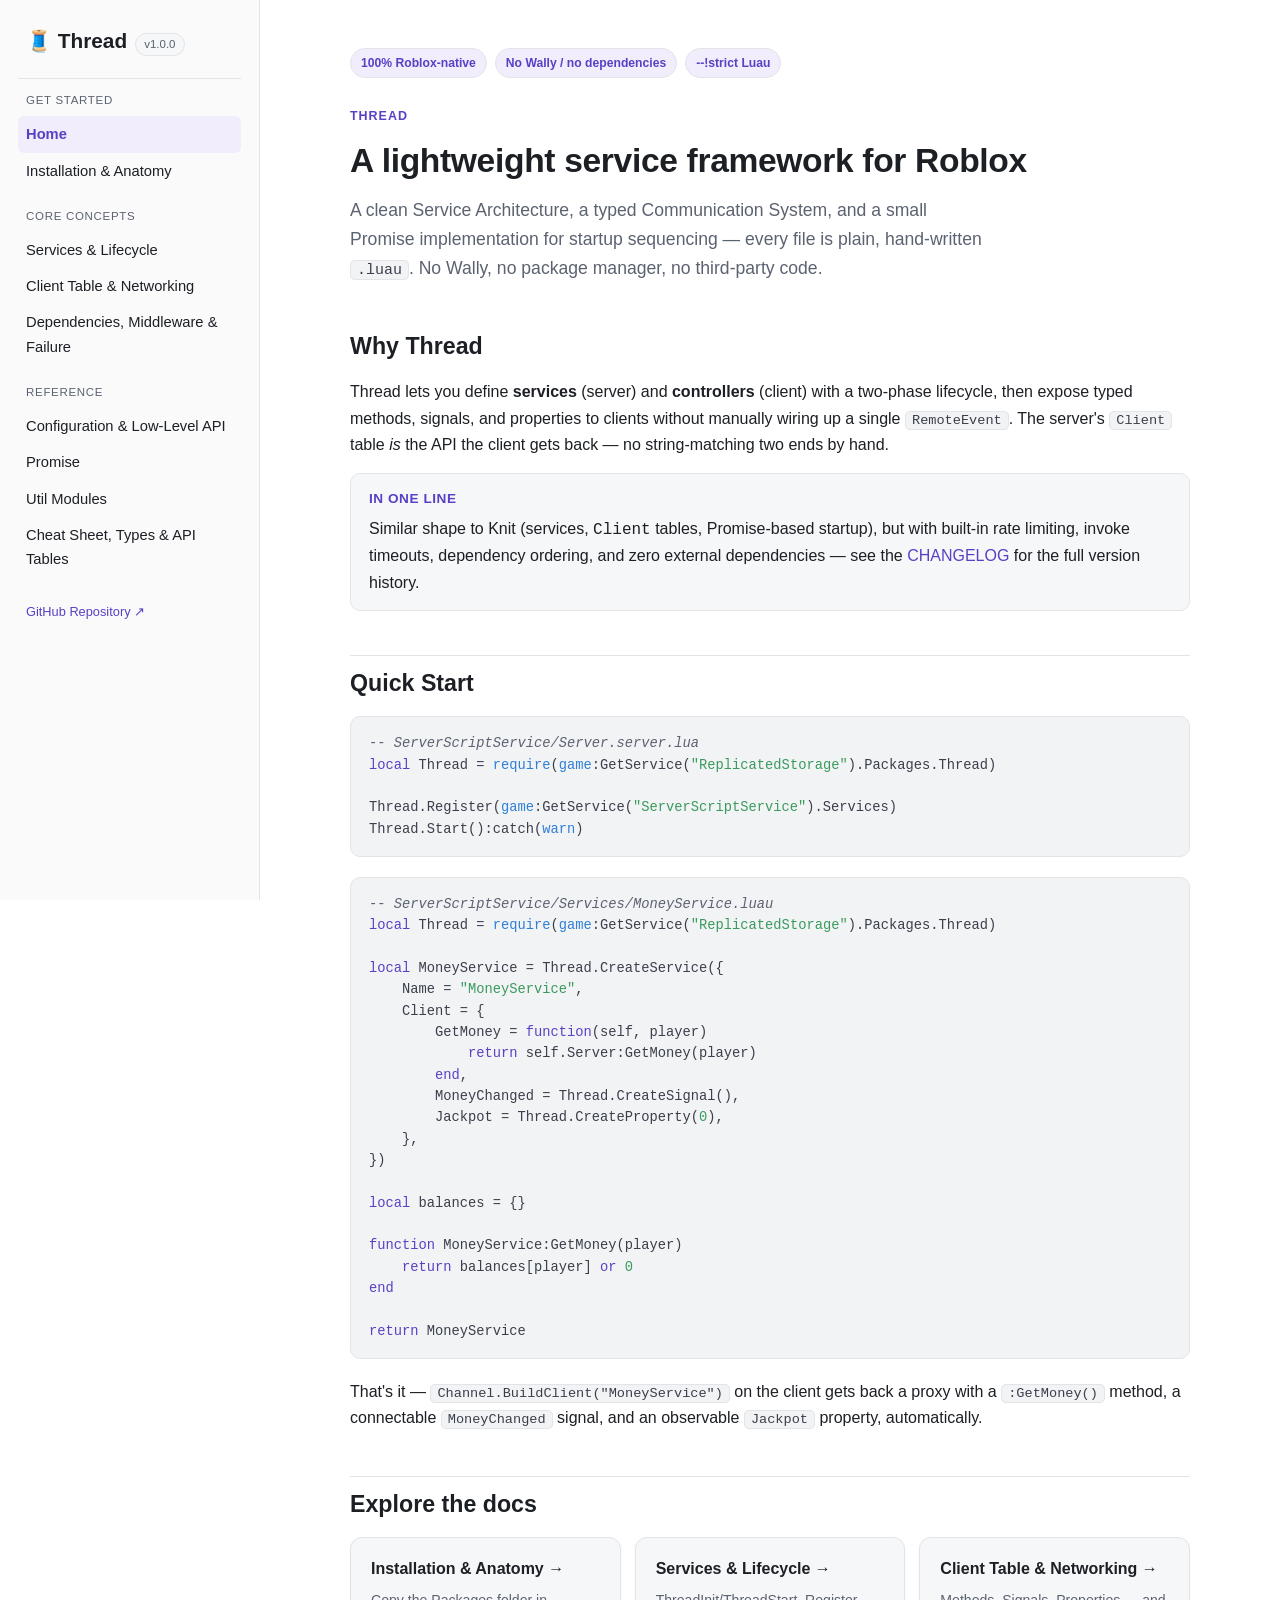
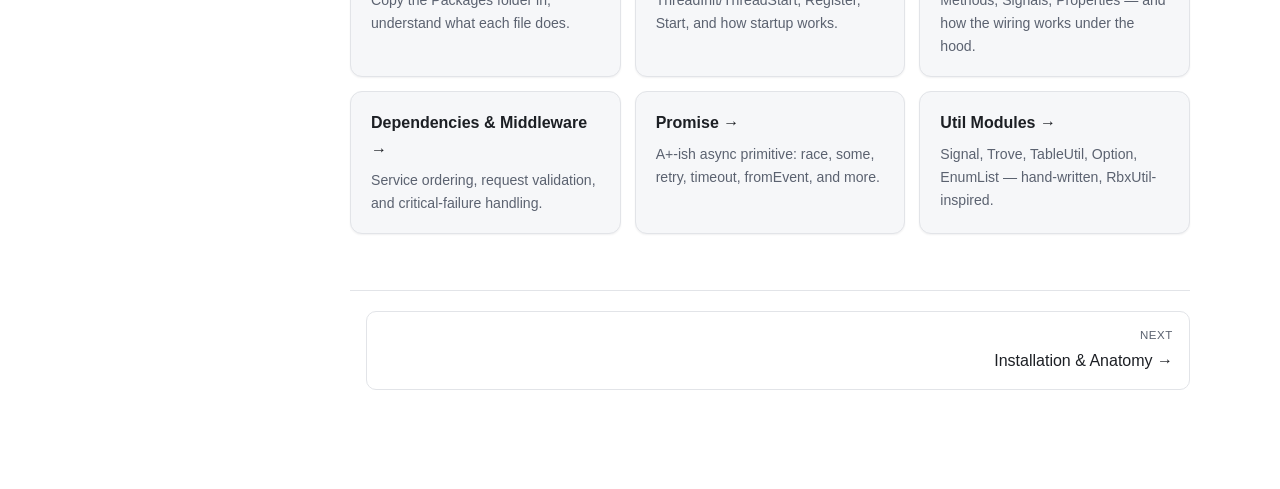
==== docs/index.html @ 024386af "Add a hand-written, multi-page documentation website under /docs No Node/Moonwave/build step - plain" ====
<!doctype html>
<html lang="en">
<head>
<meta charset="utf-8">
<meta name="viewport" content="width=device-width, initial-scale=1">
<title>Thread — a lightweight Roblox service framework</title>
<meta name="description" content="Thread is a lightweight, dependency-free Roblox framework for services, typed networking, and Promises.">
<link rel="icon" href="data:image/svg+xml,<svg xmlns=%22http://www.w3.org/2000/svg%22 viewBox=%220 0 100 100%22><text y=%22.9em%22 font-size=%2290%22>🧵</text></svg>">
<link rel="stylesheet" href="assets/style.css">
</head>
<body>
<div class="layout">

<button class="menu-toggle">☰ Menu</button>

<nav class="sidebar">
	<div class="sidebar-brand">
		<span class="logo">🧵 Thread</span>
		<span class="version">v1.0.0</span>
	</div>

	<div class="nav-group">
		<div class="nav-group-title">Get Started</div>
		<a href="index.html" class="active">Home</a>
		<a href="installation.html">Installation &amp; Anatomy</a>
	</div>

	<div class="nav-group">
		<div class="nav-group-title">Core Concepts</div>
		<a href="services.html">Services &amp; Lifecycle</a>
		<a href="client-table.html">Client Table &amp; Networking</a>
		<a href="dependencies-middleware.html">Dependencies, Middleware &amp; Failure</a>
	</div>

	<div class="nav-group">
		<div class="nav-group-title">Reference</div>
		<a href="configuration.html">Configuration &amp; Low-Level API</a>
		<a href="promise.html">Promise</a>
		<a href="utilities.html">Util Modules</a>
		<a href="reference.html">Cheat Sheet, Types &amp; API Tables</a>
	</div>

	<div class="sidebar-footer">
		<a href="https://github.com/realthonik/Thread" target="_blank" rel="noopener">GitHub Repository ↗</a>
	</div>
</nav>

<main>
<div class="content">

	<div class="badges">
		<span class="badge">100% Roblox-native</span>
		<span class="badge">No Wally / no dependencies</span>
		<span class="badge">--!strict Luau</span>
	</div>

	<div class="eyebrow">Thread</div>
	<h1>A lightweight service framework for Roblox</h1>
	<p class="lede">
		A clean Service Architecture, a typed Communication System, and a small Promise
		implementation for startup sequencing — every file is plain, hand-written
		<code>.luau</code>. No Wally, no package manager, no third-party code.
	</p>

	<h2>Why Thread</h2>
	<p>
		Thread lets you define <strong>services</strong> (server) and <strong>controllers</strong>
		(client) with a two-phase lifecycle, then expose typed methods, signals, and
		properties to clients without manually wiring up a single <code>RemoteEvent</code>.
		The server's <code>Client</code> table <em>is</em> the API the client gets back —
		no string-matching two ends by hand.
	</p>

	<div class="callout">
		<div class="callout-title">In one line</div>
		Similar shape to Knit (services, <code>Client</code> tables, Promise-based startup),
		but with built-in rate limiting, invoke timeouts, dependency ordering, and zero
		external dependencies — see the
		<a href="https://github.com/realthonik/Thread/blob/main/CHANGELOG.md" target="_blank" rel="noopener">CHANGELOG</a>
		for the full version history.
	</div>

	<h2>Quick Start</h2>
	<pre><code><span class="tok-comment">-- ServerScriptService/Server.server.lua</span>
<span class="tok-keyword">local</span> Thread = <span class="tok-func">require</span>(<span class="tok-func">game</span>:GetService(<span class="tok-string">"ReplicatedStorage"</span>).Packages.Thread)

Thread.Register(<span class="tok-func">game</span>:GetService(<span class="tok-string">"ServerScriptService"</span>).Services)
Thread.Start():catch(<span class="tok-func">warn</span>)</code></pre>

<pre><code><span class="tok-comment">-- ServerScriptService/Services/MoneyService.luau</span>
<span class="tok-keyword">local</span> Thread = <span class="tok-func">require</span>(<span class="tok-func">game</span>:GetService(<span class="tok-string">"ReplicatedStorage"</span>).Packages.Thread)

<span class="tok-keyword">local</span> MoneyService = Thread.CreateService({
    Name = <span class="tok-string">"MoneyService"</span>,
    Client = {
        GetMoney = <span class="tok-keyword">function</span>(self, player)
            <span class="tok-keyword">return</span> self.Server:GetMoney(player)
        <span class="tok-keyword">end</span>,
        MoneyChanged = Thread.CreateSignal(),
        Jackpot = Thread.CreateProperty(<span class="tok-string">0</span>),
    },
})

<span class="tok-keyword">local</span> balances = {}

<span class="tok-keyword">function</span> MoneyService:GetMoney(player)
    <span class="tok-keyword">return</span> balances[player] <span class="tok-keyword">or</span> <span class="tok-string">0</span>
<span class="tok-keyword">end</span>

<span class="tok-keyword">return</span> MoneyService</code></pre>

	<p>
		That's it — <code>Channel.BuildClient("MoneyService")</code> on the client gets back
		a proxy with a <code>:GetMoney()</code> method, a connectable <code>MoneyChanged</code>
		signal, and an observable <code>Jackpot</code> property, automatically.
	</p>

	<h2>Explore the docs</h2>
	<div class="card-grid">
		<a class="card" href="installation.html">
			<div class="card-title">Installation &amp; Anatomy →</div>
			<p class="card-desc">Copy the Packages folder in, understand what each file does.</p>
		</a>
		<a class="card" href="services.html">
			<div class="card-title">Services &amp; Lifecycle →</div>
			<p class="card-desc">ThreadInit/ThreadStart, Register, Start, and how startup works.</p>
		</a>
		<a class="card" href="client-table.html">
			<div class="card-title">Client Table &amp; Networking →</div>
			<p class="card-desc">Methods, Signals, Properties — and how the wiring works under the hood.</p>
		</a>
		<a class="card" href="dependencies-middleware.html">
			<div class="card-title">Dependencies &amp; Middleware →</div>
			<p class="card-desc">Service ordering, request validation, and critical-failure handling.</p>
		</a>
		<a class="card" href="promise.html">
			<div class="card-title">Promise →</div>
			<p class="card-desc">A+-ish async primitive: race, some, retry, timeout, fromEvent, and more.</p>
		</a>
		<a class="card" href="utilities.html">
			<div class="card-title">Util Modules →</div>
			<p class="card-desc">Signal, Trove, TableUtil, Option, EnumList — hand-written, RbxUtil-inspired.</p>
		</a>
	</div>

	<div class="page-nav">
		<span></span>
		<a class="next" href="installation.html">
			<span class="dir">Next</span>
			Installation &amp; Anatomy →
		</a>
	</div>

</div>
</main>
</div>
<script src="assets/main.js"></script>
</body>
</html>
---- docs/assets/style.css ----
:root {
	--bg: #ffffff;
	--bg-elevated: #f6f7f9;
	--bg-code: #f2f3f5;
	--border: #e2e4e8;
	--text: #1c1f24;
	--text-muted: #5b6270;
	--accent: #6e56cf;
	--accent-strong: #5940c4;
	--accent-bg: #f1edfc;
	--sidebar-bg: #fafafb;
	--warn-bg: #fff8e6;
	--warn-border: #f0d98c;
	--code-text: #3a3f4b;
	--shadow: 0 1px 2px rgba(20, 20, 30, 0.06);
}

@media (prefers-color-scheme: dark) {
	:root {
		--bg: #14161a;
		--bg-elevated: #1b1e24;
		--bg-code: #1c1f26;
		--border: #2a2e37;
		--text: #e7e9ee;
		--text-muted: #9aa1b1;
		--accent: #a48cf2;
		--accent-strong: #b9a4f5;
		--accent-bg: #221d3a;
		--sidebar-bg: #101216;
		--warn-bg: #2b2712;
		--warn-border: #5c4f1a;
		--code-text: #d7dae2;
		--shadow: 0 1px 2px rgba(0, 0, 0, 0.35);
	}
}

* {
	box-sizing: border-box;
}

html {
	scroll-behavior: smooth;
}

body {
	margin: 0;
	font-family: -apple-system, BlinkMacSystemFont, "Segoe UI", Inter, Roboto, Helvetica, Arial, sans-serif;
	background: var(--bg);
	color: var(--text);
	line-height: 1.65;
	-webkit-font-smoothing: antialiased;
}

code, pre, kbd {
	font-family: ui-monospace, "Cascadia Code", "SFMono-Regular", Menlo, Consolas, monospace;
}

a {
	color: var(--accent-strong);
	text-decoration: none;
}

a:hover {
	text-decoration: underline;
}

/* ---------- Layout ---------- */

.layout {
	display: flex;
	min-height: 100vh;
}

.sidebar {
	width: 260px;
	flex-shrink: 0;
	background: var(--sidebar-bg);
	border-right: 1px solid var(--border);
	padding: 24px 18px 40px;
	position: sticky;
	top: 0;
	height: 100vh;
	overflow-y: auto;
}

.sidebar-brand {
	display: flex;
	align-items: baseline;
	gap: 8px;
	padding: 0 8px 20px;
	margin-bottom: 12px;
	border-bottom: 1px solid var(--border);
}

.sidebar-brand .logo {
	font-size: 1.3rem;
	font-weight: 700;
	color: var(--text);
}

.sidebar-brand .version {
	font-size: 0.72rem;
	color: var(--text-muted);
	background: var(--bg-elevated);
	border: 1px solid var(--border);
	border-radius: 999px;
	padding: 1px 8px;
}

.nav-group {
	margin-bottom: 18px;
}

.nav-group-title {
	font-size: 0.72rem;
	text-transform: uppercase;
	letter-spacing: 0.06em;
	color: var(--text-muted);
	padding: 0 8px;
	margin-bottom: 6px;
}

.nav-group a {
	display: block;
	padding: 6px 8px;
	border-radius: 6px;
	font-size: 0.92rem;
	color: var(--text);
}

.nav-group a:hover {
	background: var(--bg-elevated);
	text-decoration: none;
}

.nav-group a.active {
	background: var(--accent-bg);
	color: var(--accent-strong);
	font-weight: 600;
}

.sidebar-footer {
	margin-top: 24px;
	padding: 0 8px;
	font-size: 0.8rem;
	color: var(--text-muted);
}

.menu-toggle {
	display: none;
}

main {
	flex: 1;
	min-width: 0;
	padding: 48px 40px 100px;
}

.content {
	max-width: 840px;
	margin: 0 auto;
}

/* ---------- Page chrome inside content ---------- */

.eyebrow {
	font-size: 0.78rem;
	text-transform: uppercase;
	letter-spacing: 0.08em;
	color: var(--accent-strong);
	font-weight: 700;
	margin-bottom: 6px;
}

h1 {
	font-size: 2.1rem;
	margin: 0 0 8px;
	letter-spacing: -0.01em;
}

.lede {
	font-size: 1.1rem;
	color: var(--text-muted);
	margin: 0 0 36px;
	max-width: 65ch;
}

h2 {
	font-size: 1.45rem;
	margin: 44px 0 14px;
	padding-top: 8px;
	border-top: 1px solid var(--border);
	scroll-margin-top: 20px;
}

h2:first-of-type {
	border-top: none;
	padding-top: 0;
}

h3 {
	font-size: 1.12rem;
	margin: 30px 0 10px;
	scroll-margin-top: 20px;
}

p {
	margin: 0 0 14px;
}

ul, ol {
	margin: 0 0 16px;
	padding-left: 22px;
}

li {
	margin-bottom: 6px;
}

strong {
	color: var(--text);
}

/* ---------- Code ---------- */

pre {
	background: var(--bg-code);
	border: 1px solid var(--border);
	border-radius: 10px;
	padding: 16px 18px;
	overflow-x: auto;
	margin: 0 0 20px;
	font-size: 0.86rem;
	line-height: 1.55;
}

pre code {
	color: var(--code-text);
	background: none;
	padding: 0;
}

p code, li code, td code, h3 code, h2 code {
	background: var(--bg-code);
	border: 1px solid var(--border);
	border-radius: 5px;
	padding: 1px 6px;
	font-size: 0.85em;
	color: var(--code-text);
}

.tok-comment { color: var(--text-muted); font-style: italic; }
.tok-string { color: #3a9a5c; }
.tok-keyword { color: var(--accent-strong); }
.tok-func { color: #2f7fd6; }

@media (prefers-color-scheme: dark) {
	.tok-string { color: #7fcf9e; }
	.tok-func { color: #79a9e8; }
}

/* ---------- Tables ---------- */

.table-wrap {
	overflow-x: auto;
	margin: 0 0 20px;
	border: 1px solid var(--border);
	border-radius: 10px;
}

table {
	border-collapse: collapse;
	width: 100%;
	font-size: 0.88rem;
}

th, td {
	text-align: left;
	padding: 10px 14px;
	border-bottom: 1px solid var(--border);
	vertical-align: top;
}

th {
	background: var(--bg-elevated);
	font-weight: 600;
	white-space: nowrap;
}

tr:last-child td {
	border-bottom: none;
}

/* ---------- Callouts ---------- */

.callout {
	border: 1px solid var(--border);
	background: var(--bg-elevated);
	border-radius: 10px;
	padding: 14px 18px;
	margin: 0 0 20px;
}

.callout-title {
	font-weight: 700;
	font-size: 0.85rem;
	text-transform: uppercase;
	letter-spacing: 0.04em;
	margin-bottom: 6px;
	color: var(--accent-strong);
}

.callout.warn {
	background: var(--warn-bg);
	border-color: var(--warn-border);
}

.callout.warn .callout-title {
	color: #9a7412;
}

@media (prefers-color-scheme: dark) {
	.callout.warn .callout-title {
		color: #e0c25c;
	}
}

/* ---------- Cards (index page) ---------- */

.card-grid {
	display: grid;
	grid-template-columns: repeat(auto-fit, minmax(240px, 1fr));
	gap: 14px;
	margin: 0 0 32px;
}

.card {
	display: block;
	border: 1px solid var(--border);
	border-radius: 12px;
	padding: 18px 20px;
	background: var(--bg-elevated);
	box-shadow: var(--shadow);
}

.card:hover {
	border-color: var(--accent);
	text-decoration: none;
}

.card-title {
	font-weight: 700;
	color: var(--text);
	margin-bottom: 6px;
	font-size: 1rem;
}

.card-desc {
	color: var(--text-muted);
	font-size: 0.88rem;
	margin: 0;
}

.badges {
	display: flex;
	gap: 8px;
	flex-wrap: wrap;
	margin-bottom: 28px;
}

.badge {
	display: inline-flex;
	align-items: center;
	gap: 5px;
	font-size: 0.76rem;
	font-weight: 600;
	padding: 4px 10px;
	border-radius: 999px;
	background: var(--accent-bg);
	color: var(--accent-strong);
	border: 1px solid var(--border);
}

.page-nav {
	display: flex;
	justify-content: space-between;
	gap: 16px;
	margin-top: 56px;
	padding-top: 20px;
	border-top: 1px solid var(--border);
}

.page-nav a {
	flex: 1;
	border: 1px solid var(--border);
	border-radius: 10px;
	padding: 14px 16px;
	color: var(--text);
}

.page-nav a:hover {
	border-color: var(--accent);
	text-decoration: none;
}

.page-nav .dir {
	display: block;
	font-size: 0.72rem;
	text-transform: uppercase;
	letter-spacing: 0.05em;
	color: var(--text-muted);
	margin-bottom: 3px;
}

.page-nav .next {
	text-align: right;
}

/* ---------- Responsive ---------- */

@media (max-width: 860px) {
	.sidebar {
		position: fixed;
		z-index: 20;
		left: 0;
		top: 0;
		transform: translateX(-100%);
		transition: transform 0.18s ease;
		box-shadow: 4px 0 16px rgba(0, 0, 0, 0.2);
	}

	.sidebar.open {
		transform: translateX(0);
	}

	.menu-toggle {
		display: inline-flex;
		align-items: center;
		gap: 8px;
		position: sticky;
		top: 0;
		z-index: 10;
		background: var(--bg);
		border-bottom: 1px solid var(--border);
		width: 100%;
		padding: 14px 16px;
		font-weight: 700;
		cursor: pointer;
		color: var(--text);
	}

	main {
		padding: 0 20px 80px;
	}

	.content {
		padding-top: 24px;
	}
}
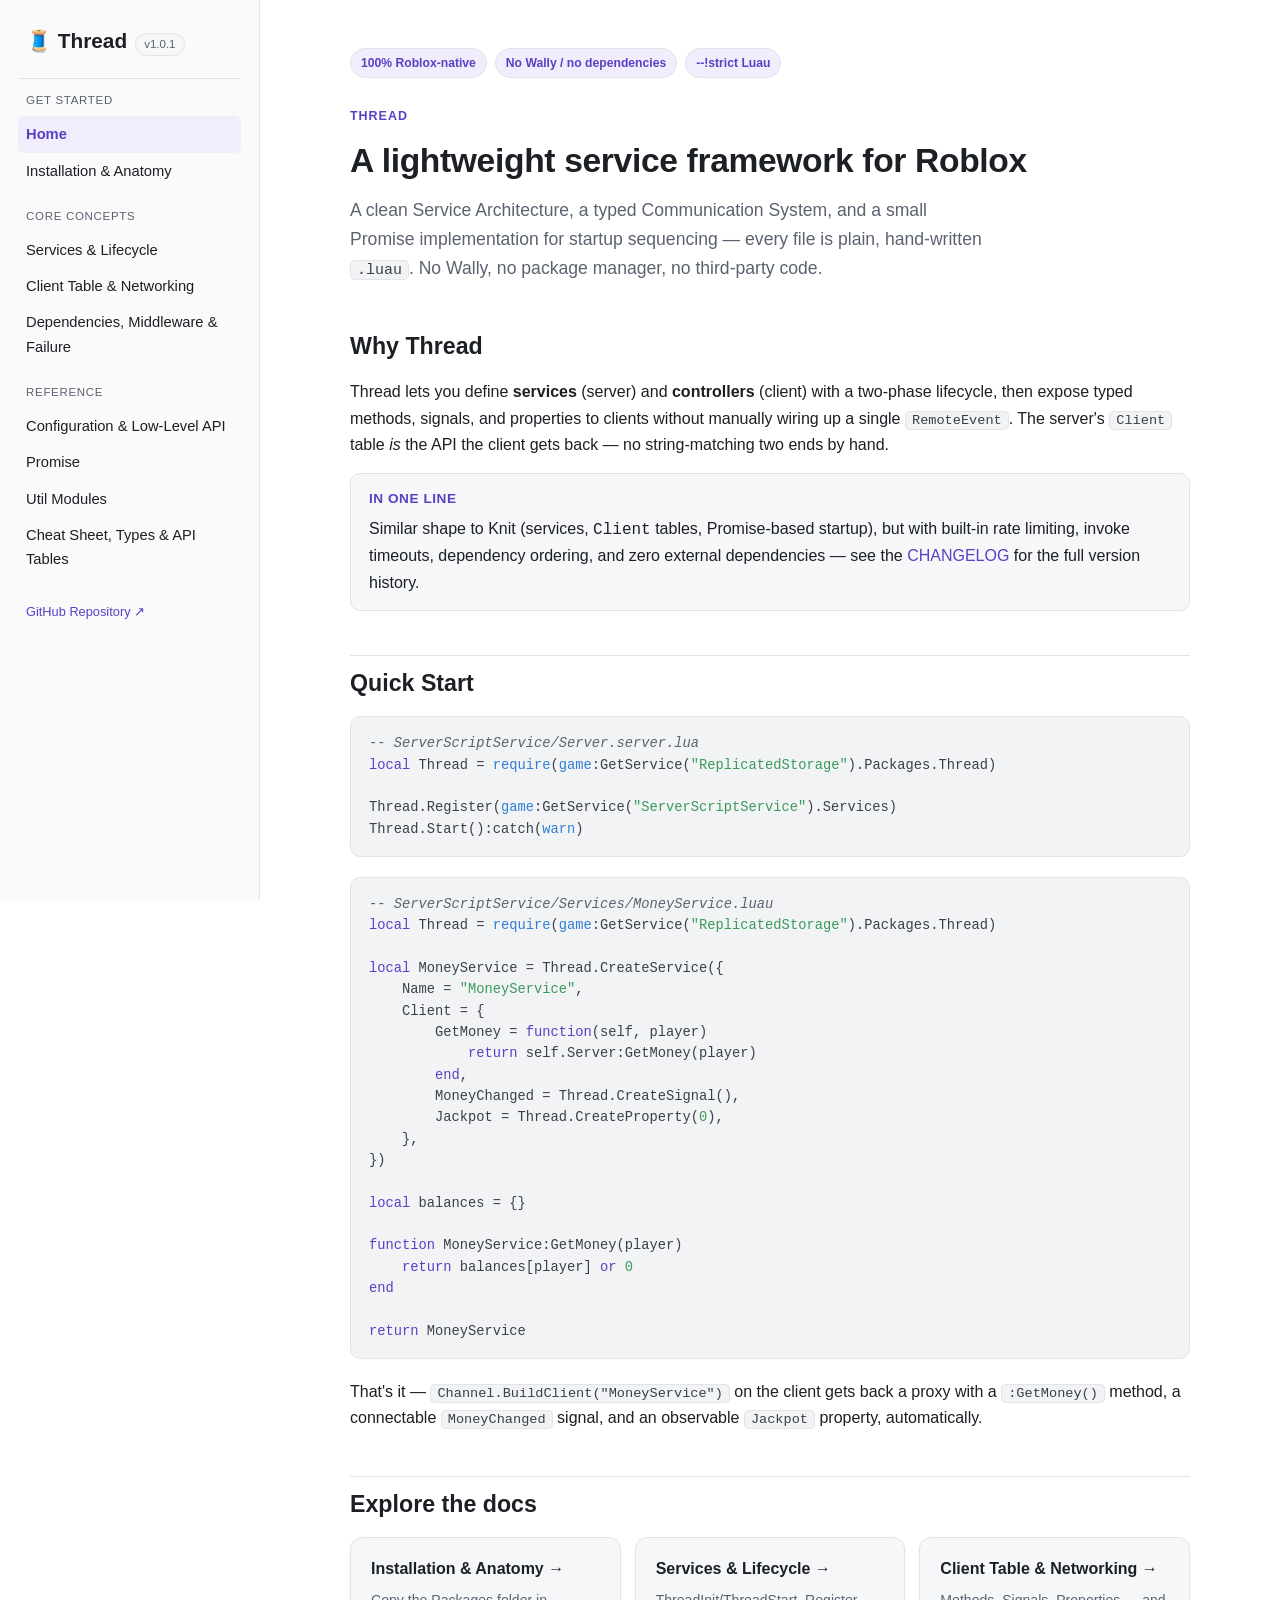
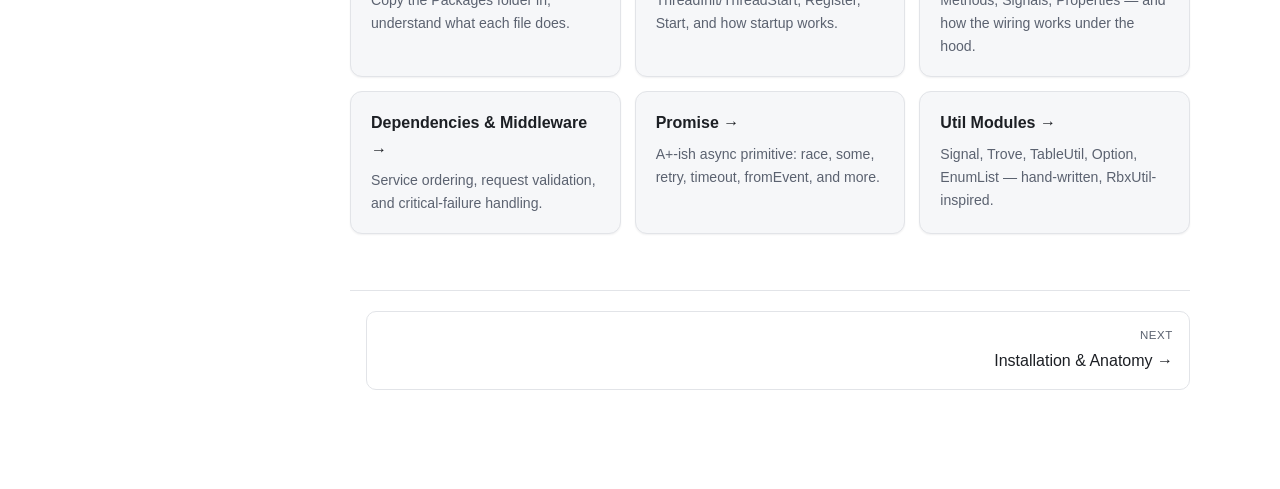
==== commit 21b3db6f: "Sync Thread.Version and docs site badges to v1.0.1" ====
--- a/docs/index.html
+++ b/docs/index.html
@@ -16,7 +16,7 @@
 <nav class="sidebar">
 	<div class="sidebar-brand">
 		<span class="logo">🧵 Thread</span>
-		<span class="version">v1.0.0</span>
+		<span class="version">v1.0.1</span>
 	</div>
 
 	<div class="nav-group">
